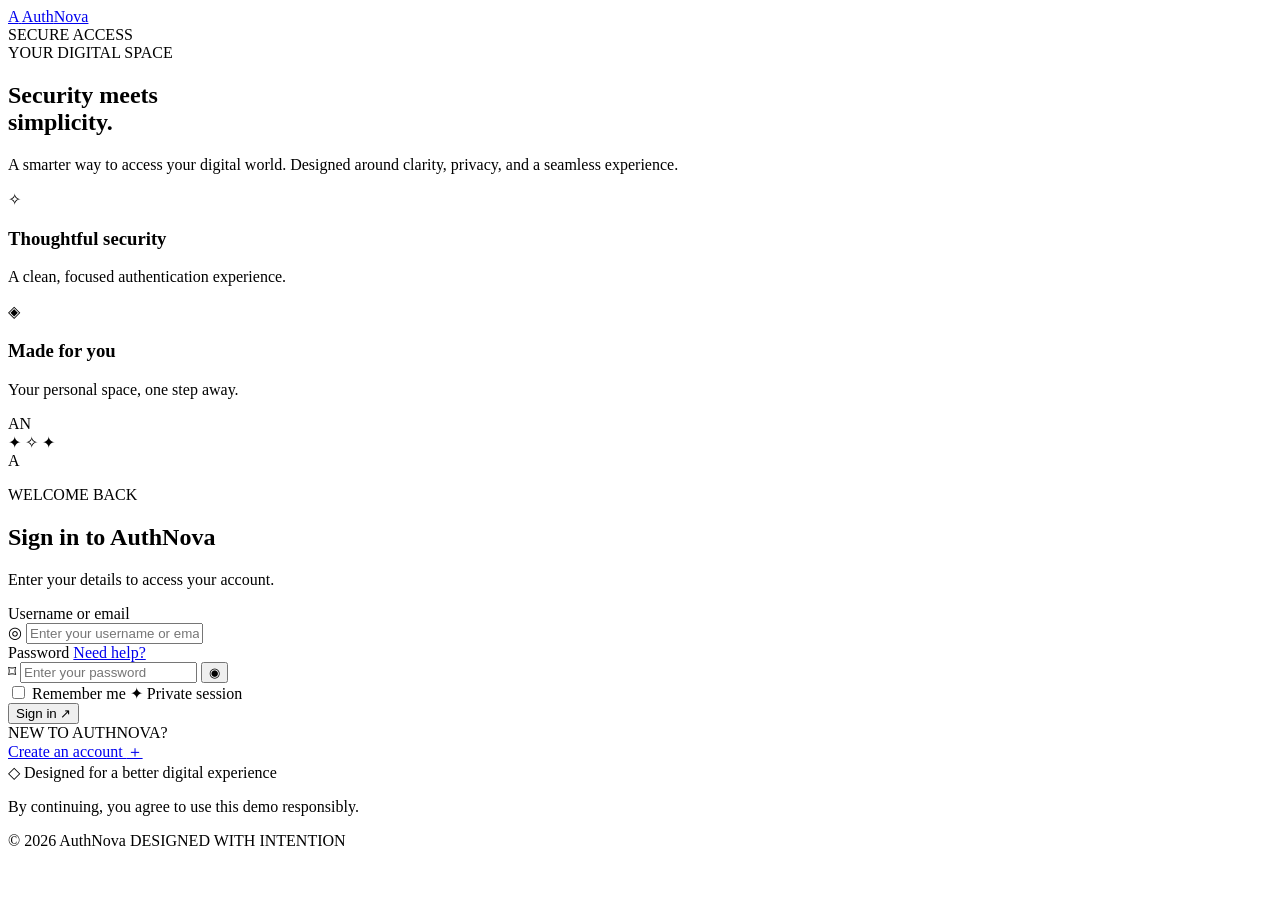
==== WebDev-L2-LoginAuthentication/index.html @ 7ef20c14 "Add AuthNova login page structure" ====
<!DOCTYPE html>
<html lang="en">
<head>
  <meta charset="UTF-8">
  <meta name="viewport" content="width=device-width, initial-scale=1.0">
  <meta name="theme-color" content="#090914">
  <meta name="description" content="AuthNova — a modern authentication experience.">
  <title>AuthNova | Secure Login</title>

  <link rel="preconnect" href="https://fonts.googleapis.com">
  <link rel="preconnect" href="https://fonts.gstatic.com" crossorigin>
  <link href="https://fonts.googleapis.com/css2?family=Inter:wght@400;500;600;700;800&display=swap" rel="stylesheet">
  <link rel="stylesheet" href="css/style.css">
</head>

<body>
  <div class="ambient ambient-one"></div>
  <div class="ambient ambient-two"></div>
  <div class="ambient ambient-three"></div>

  <header class="topbar">
    <a class="brand" href="index.html" aria-label="AuthNova home">
      <span class="brand-mark">A</span>
      <span>Auth<span class="brand-highlight">Nova</span></span>
    </a>

    <div class="topbar-right">
      <span class="status-dot"></span>
      <span class="status-text">SECURE ACCESS</span>
    </div>
  </header>

  <main class="page-layout">
    <section class="welcome-panel">
      <div class="eyebrow">
        <span class="eyebrow-line"></span>
        YOUR DIGITAL SPACE
      </div>

      <h1>Security meets<br><span>simplicity.</span></h1>

      <p class="welcome-description">
        A smarter way to access your digital world.
        Designed around clarity, privacy, and a seamless experience.
      </p>

      <div class="feature-list">
        <div class="feature-item">
          <span class="feature-icon">✧</span>
          <div>
            <h3>Thoughtful security</h3>
            <p>A clean, focused authentication experience.</p>
          </div>
        </div>

        <div class="feature-item">
          <span class="feature-icon">◈</span>
          <div>
            <h3>Made for you</h3>
            <p>Your personal space, one step away.</p>
          </div>
        </div>
      </div>

      <div class="decorative-orbit" aria-hidden="true">
        <div class="orbit orbit-outer"></div>
        <div class="orbit orbit-middle"></div>
        <div class="orbit-core">A<span>N</span></div>
        <span class="orbit-star star-one">✦</span>
        <span class="orbit-star star-two">✧</span>
        <span class="orbit-star star-three">✦</span>
      </div>
    </section>

    <section class="auth-area">
      <div class="auth-card" id="authCard">
        <div class="card-top-glow"></div>

        <div class="card-heading">
          <div class="mini-brand-mark">A</div>
          <p class="card-kicker">WELCOME BACK</p>
          <h2>Sign in to <span>AuthNova</span></h2>
          <p class="card-subtitle">Enter your details to access your account.</p>
        </div>

        <form id="loginForm" novalidate>
          <div class="form-group">
            <label for="loginIdentifier">Username or email</label>
            <div class="input-shell">
              <span class="input-icon" aria-hidden="true">◎</span>
              <input
                type="text"
                id="loginIdentifier"
                name="identifier"
                placeholder="Enter your username or email"
                autocomplete="username"
                required
              >
            </div>
            <small class="field-error" id="identifierError"></small>
          </div>

          <div class="form-group">
            <div class="label-row">
              <label for="loginPassword">Password</label>
              <a class="text-link" href="#password-help" id="passwordHelp">Need help?</a>
            </div>

            <div class="input-shell">
              <span class="input-icon" aria-hidden="true">⌑</span>
              <input
                type="password"
                id="loginPassword"
                name="password"
                placeholder="Enter your password"
                autocomplete="current-password"
                required
              >
              <button
                class="toggle-password"
                type="button"
                id="toggleLoginPassword"
                aria-label="Show password"
              >◉</button>
            </div>
            <small class="field-error" id="passwordError"></small>
          </div>

          <div class="form-options">
            <label class="remember-option">
              <input type="checkbox" id="rememberMe">
              <span class="custom-checkbox"></span>
              <span>Remember me</span>
            </label>
            <span class="secure-label">✦ Private session</span>
          </div>

          <div class="form-message" id="loginMessage" role="status" aria-live="polite"></div>

          <button class="primary-button" type="submit">
            <span>Sign in</span>
            <span class="button-arrow">↗</span>
          </button>
        </form>

        <div class="divider"><span>NEW TO AUTHNOVA?</span></div>

        <a class="secondary-button" href="register.html">
          Create an account <span>＋</span>
        </a>

        <div class="card-footer">
          <span class="footer-lock">◇</span>
          Designed for a better digital experience
        </div>
      </div>

      <p class="below-card-note">
        By continuing, you agree to use this demo responsibly.
      </p>
    </section>
  </main>

  <footer class="site-footer">
    <span>© 2026 AuthNova</span>
    <span>DESIGNED WITH INTENTION</span>
  </footer>

  <script src="js/login.js" defer></script>
</body>
</html>
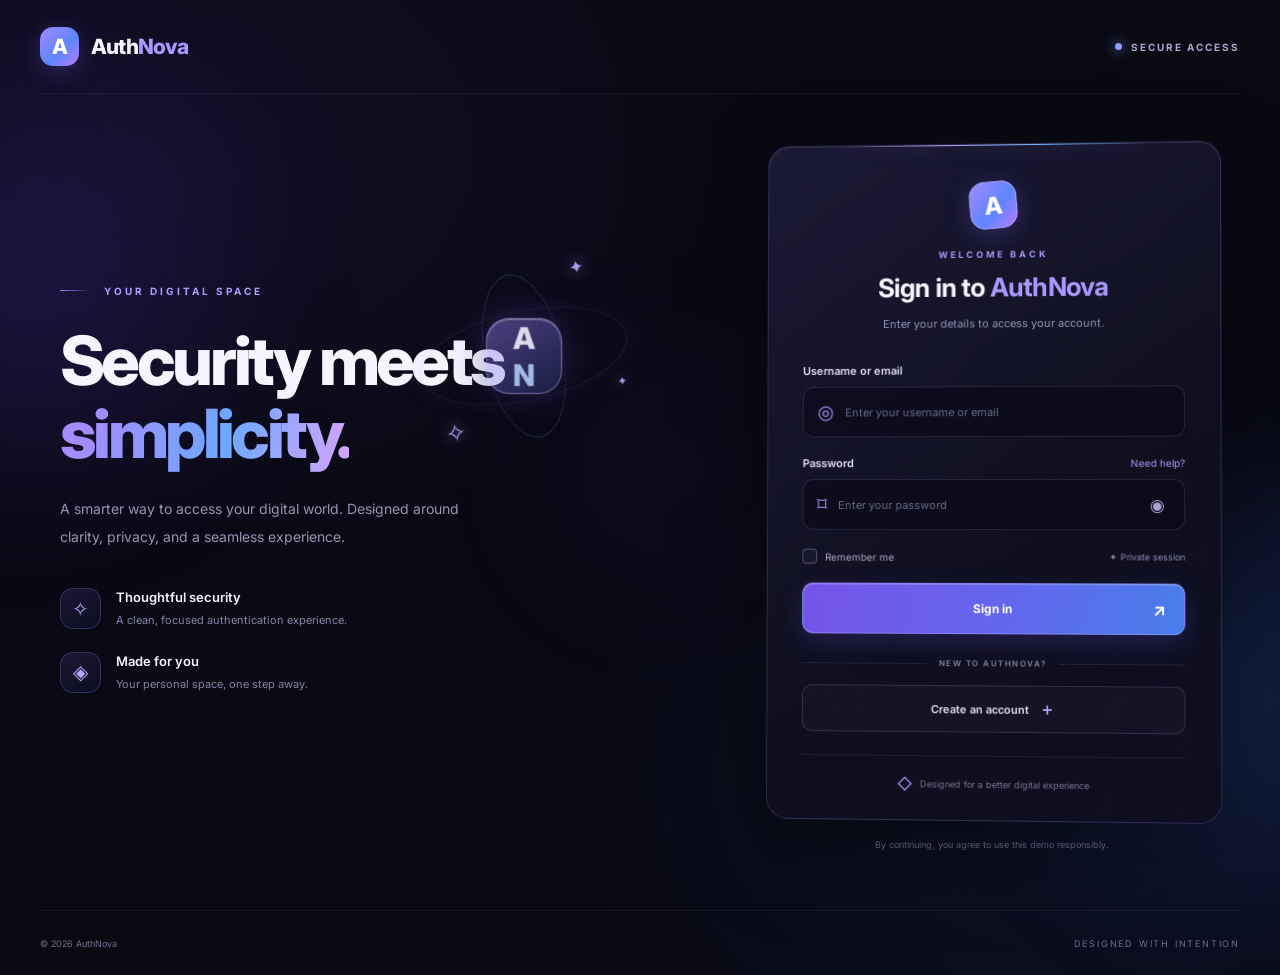
==== commit aac7750c: "Fix login page script reference" ====
--- a/WebDev-L2-LoginAuthentication/index.html
+++ b/WebDev-L2-LoginAuthentication/index.html
@@ -168,5 +168,6 @@
   </footer>
 
   <script src="js/login.js" defer></script>
+  
 </body>
 </html>
--- a/WebDev-L2-LoginAuthentication/css/style.css
+++ b/WebDev-L2-LoginAuthentication/css/style.css
@@ -0,0 +1,965 @@
+
+/* =========================================
+   AUTHNOVA — PREMIUM AUTHENTICATION UI
+   OASIS INFOBYTE | LEVEL 2 | TASK 4
+   ========================================= */
+
+:root {
+  color-scheme: dark;
+  --bg: #090914;
+  --surface: rgba(19, 19, 39, 0.78);
+  --text: #f5f4ff;
+  --muted: #9695b4;
+  --purple: #9b7bff;
+  --blue: #61a5ff;
+  --pink: #e3a2ff;
+  --border: rgba(183, 169, 255, 0.17);
+  --danger: #ff819b;
+  --success: #7bc8ff;
+  --radius: 22px;
+}
+
+* {
+  box-sizing: border-box;
+  margin: 0;
+  padding: 0;
+}
+
+html {
+  min-height: 100%;
+  scroll-behavior: smooth;
+}
+
+body {
+  min-height: 100vh;
+  overflow-x: hidden;
+  background:
+    radial-gradient(ellipse at 15% 15%, rgba(84, 54, 155, 0.13), transparent 35%),
+    radial-gradient(ellipse at 85% 80%, rgba(44, 92, 175, 0.12), transparent 34%),
+    var(--bg);
+  color: var(--text);
+  font-family: "Inter", sans-serif;
+  -webkit-font-smoothing: antialiased;
+  isolation: isolate;
+}
+
+a {
+  color: inherit;
+  text-decoration: none;
+}
+
+button,
+input {
+  font: inherit;
+}
+
+button,
+a,
+input {
+  -webkit-tap-highlight-color: transparent;
+}
+
+button:focus-visible,
+a:focus-visible,
+input:focus-visible {
+  outline: 2px solid var(--blue);
+  outline-offset: 4px;
+}
+
+.ambient {
+  position: fixed;
+  z-index: -1;
+  width: 330px;
+  height: 330px;
+  border-radius: 50%;
+  filter: blur(100px);
+  opacity: 0.17;
+  pointer-events: none;
+  animation: ambientFloat 12s ease-in-out infinite alternate;
+}
+
+.ambient-one {
+  top: 12%;
+  left: -140px;
+  background: #7045ff;
+}
+
+.ambient-two {
+  right: -140px;
+  bottom: 5%;
+  background: #367bff;
+  animation-delay: -4s;
+}
+
+.ambient-three {
+  top: 42%;
+  left: 45%;
+  width: 180px;
+  height: 180px;
+  background: #bb61ff;
+  opacity: 0.08;
+  animation-delay: -7s;
+}
+
+@keyframes ambientFloat {
+  from {
+    transform: translate3d(0, 0, 0) scale(0.9);
+  }
+  to {
+    transform: translate3d(25px, -35px, 0) scale(1.12);
+  }
+}
+
+/* Navigation */
+
+.topbar {
+  width: min(1320px, calc(100% - 80px));
+  height: 94px;
+  margin: 0 auto;
+  display: flex;
+  align-items: center;
+  justify-content: space-between;
+  border-bottom: 1px solid rgba(255, 255, 255, 0.055);
+}
+
+.brand {
+  display: inline-flex;
+  align-items: center;
+  gap: 12px;
+  font-size: 21px;
+  font-weight: 800;
+  letter-spacing: -0.8px;
+}
+
+.brand-mark,
+.mini-brand-mark {
+  display: grid;
+  place-items: center;
+  color: white;
+  background: linear-gradient(135deg, #a28aff, #5d86ff 58%, #bd7aff);
+  box-shadow: 0 5px 24px rgba(120, 99, 255, 0.28);
+  font-weight: 800;
+}
+
+.brand-mark {
+  width: 39px;
+  height: 39px;
+  border-radius: 13px;
+  font-size: 21px;
+}
+
+.brand-highlight {
+  color: #a998ff;
+}
+
+.topbar-right {
+  display: flex;
+  align-items: center;
+  gap: 9px;
+}
+
+.status-dot {
+  width: 7px;
+  height: 7px;
+  border-radius: 50%;
+  background: #8b9cff;
+  box-shadow: 0 0 13px #8b9cff;
+}
+
+.status-text {
+  color: #aaa7c9;
+  font-size: 10px;
+  font-weight: 700;
+  letter-spacing: 2px;
+}
+
+/* Main layout */
+
+.page-layout {
+  width: min(1160px, calc(100% - 80px));
+  min-height: calc(100vh - 160px);
+  margin: 0 auto;
+  padding: 48px 0 58px;
+  display: grid;
+  grid-template-columns: 1fr 0.88fr;
+  align-items: center;
+  gap: clamp(48px, 8vw, 115px);
+}
+
+.welcome-panel {
+  position: relative;
+  padding: 24px 0 40px;
+  animation: fadeUp 0.8s ease both;
+}
+
+.eyebrow {
+  display: flex;
+  align-items: center;
+  gap: 12px;
+  color: #aaa0ff;
+  font-size: 10px;
+  font-weight: 700;
+  letter-spacing: 3px;
+  margin-bottom: 27px;
+}
+
+.eyebrow-line {
+  width: 32px;
+  height: 1px;
+  background: linear-gradient(90deg, var(--purple), transparent);
+}
+
+.welcome-panel h1 {
+  max-width: 590px;
+  font-size: clamp(42px, 5.3vw, 70px);
+  line-height: 1.08;
+  letter-spacing: -3.6px;
+  font-weight: 800;
+}
+
+.welcome-panel h1 span {
+  color: transparent;
+  background: linear-gradient(100deg, #a58bff 10%, #6da8ff 58%, #d6a4ff);
+  -webkit-background-clip: text;
+  background-clip: text;
+}
+
+.welcome-description {
+  max-width: 440px;
+  margin-top: 25px;
+  color: var(--muted);
+  font-size: 14px;
+  line-height: 1.95;
+}
+
+.feature-list {
+  display: grid;
+  gap: 22px;
+  margin-top: 38px;
+}
+
+.feature-item {
+  display: flex;
+  align-items: flex-start;
+  gap: 15px;
+}
+
+.feature-icon {
+  display: grid;
+  place-items: center;
+  flex: 0 0 41px;
+  width: 41px;
+  height: 41px;
+  border: 1px solid rgba(161, 141, 255, 0.24);
+  border-radius: 13px;
+  background: linear-gradient(145deg, rgba(144, 113, 255, 0.14), rgba(76, 124, 255, 0.05));
+  color: #b7a5ff;
+  font-size: 20px;
+}
+
+.feature-item h3 {
+  margin: 1px 0 6px;
+  font-size: 13px;
+  font-weight: 600;
+}
+
+.feature-item p {
+  color: #8584a5;
+  font-size: 11px;
+  line-height: 1.7;
+}
+
+/* Decorative three-dimensional illustration */
+
+.decorative-orbit {
+  position: absolute;
+  top: -10px;
+  right: -6px;
+  width: 210px;
+  height: 210px;
+  opacity: 0.9;
+  pointer-events: none;
+  transform: rotate(-12deg);
+}
+
+.orbit {
+  position: absolute;
+  inset: 0;
+  border: 1px solid rgba(167, 145, 255, 0.19);
+  border-radius: 50%;
+}
+
+.orbit-outer {
+  transform: rotateX(65deg) rotateZ(28deg);
+  box-shadow: 0 0 32px rgba(122, 105, 255, 0.08);
+}
+
+.orbit-middle {
+  inset: 22px;
+  transform: rotateY(62deg) rotateZ(-35deg);
+  border-color: rgba(111, 167, 255, 0.3);
+}
+
+.orbit-core {
+  position: absolute;
+  top: 50%;
+  left: 50%;
+  display: grid;
+  place-items: center;
+  width: 76px;
+  height: 76px;
+  border: 1px solid rgba(211, 200, 255, 0.5);
+  border-radius: 23px;
+  background: linear-gradient(145deg, rgba(159, 127, 255, 0.5), rgba(62, 93, 202, 0.27));
+  box-shadow:
+    inset 0 1px 0 rgba(255, 255, 255, 0.4),
+    0 0 35px rgba(117, 93, 255, 0.27),
+    0 18px 40px rgba(0, 0, 0, 0.3);
+  backdrop-filter: blur(12px);
+  font-size: 30px;
+  font-weight: 800;
+  transform: translate(-50%, -50%) rotate(12deg);
+  animation: coreFloat 5s ease-in-out infinite;
+}
+
+.orbit-core span {
+  color: #b4d1ff;
+}
+
+.orbit-star {
+  position: absolute;
+  color: #bbaaff;
+  text-shadow: 0 0 15px #987aff;
+}
+
+.star-one {
+  top: 18px;
+  right: 28px;
+  font-size: 18px;
+}
+
+.star-two {
+  bottom: 29px;
+  left: 12px;
+  font-size: 25px;
+}
+
+.star-three {
+  right: 9px;
+  bottom: 53px;
+  font-size: 12px;
+}
+
+@keyframes coreFloat {
+  0%, 100% {
+    transform: translate(-50%, -50%) rotate(12deg) translateY(0);
+  }
+  50% {
+    transform: translate(-50%, -50%) rotate(4deg) translateY(-8px);
+  }
+}
+
+/* Authentication card */
+
+.auth-area {
+  width: 100%;
+  max-width: 455px;
+  justify-self: end;
+  perspective: 1400px;
+  animation: fadeUp 0.8s 0.12s ease both;
+}
+
+.auth-card {
+  position: relative;
+  overflow: hidden;
+  padding: 37px 35px 26px;
+  border: 1px solid var(--border);
+  border-radius: var(--radius);
+  background:
+    linear-gradient(145deg, rgba(30, 28, 57, 0.8), rgba(15, 15, 31, 0.91) 60%),
+    var(--surface);
+  box-shadow:
+    0 32px 90px rgba(0, 0, 0, 0.38),
+    inset 0 1px 0 rgba(255, 255, 255, 0.08),
+    0 0 0 1px rgba(142, 117, 255, 0.035);
+  backdrop-filter: blur(22px);
+  transform: rotateY(-3deg) rotateX(1deg);
+  transition: transform 0.4s ease, border-color 0.4s ease, box-shadow 0.4s ease;
+}
+
+.auth-card:hover {
+  transform: rotateY(0) rotateX(0) translateY(-3px);
+  border-color: rgba(167, 146, 255, 0.32);
+  box-shadow:
+    0 38px 100px rgba(0, 0, 0, 0.43),
+    0 0 40px rgba(112, 93, 255, 0.08),
+    inset 0 1px 0 rgba(255, 255, 255, 0.1);
+}
+
+.card-top-glow {
+  position: absolute;
+  top: 0;
+  left: 16%;
+  width: 68%;
+  height: 1px;
+  background: linear-gradient(90deg, transparent, #b9a4ff, #77b4ff, transparent);
+  box-shadow: 0 0 18px rgba(157, 128, 255, 0.65);
+}
+
+.card-heading {
+  text-align: center;
+  margin-bottom: 30px;
+}
+
+.mini-brand-mark {
+  width: 48px;
+  height: 48px;
+  margin: 0 auto 20px;
+  border: 1px solid rgba(255, 255, 255, 0.27);
+  border-radius: 16px;
+  font-size: 24px;
+  transform: rotate(-5deg);
+}
+
+.card-kicker {
+  margin-bottom: 10px;
+  color: #a99aff;
+  font-size: 9px;
+  font-weight: 700;
+  letter-spacing: 3px;
+}
+
+.card-heading h2 {
+  font-size: clamp(21px, 2.2vw, 26px);
+  letter-spacing: -0.8px;
+  line-height: 1.4;
+}
+
+.card-heading h2 span {
+  color: #a998ff;
+}
+
+.card-subtitle {
+  margin-top: 9px;
+  color: var(--muted);
+  font-size: 11px;
+  line-height: 1.7;
+}
+
+/* Form */
+
+.form-group {
+  margin-bottom: 19px;
+}
+
+.form-group > label,
+.label-row > label {
+  display: block;
+  margin-bottom: 9px;
+  color: #e4e2f7;
+  font-size: 11px;
+  font-weight: 600;
+}
+
+.label-row {
+  display: flex;
+  align-items: center;
+  justify-content: space-between;
+}
+
+.text-link {
+  margin-bottom: 9px;
+  color: #a99aff;
+  font-size: 10px;
+  transition: color 0.2s ease;
+}
+
+.text-link:hover {
+  color: #d0c5ff;
+}
+
+.input-shell {
+  display: flex;
+  align-items: center;
+  gap: 11px;
+  min-height: 51px;
+  padding: 0 14px;
+  border: 1px solid rgba(179, 170, 225, 0.16);
+  border-radius: 11px;
+  background: rgba(8, 8, 21, 0.48);
+  transition: border-color 0.25s ease, box-shadow 0.25s ease, background 0.25s ease;
+}
+
+.input-shell:focus-within {
+  border-color: rgba(153, 132, 255, 0.75);
+  background: rgba(13, 12, 32, 0.8);
+  box-shadow: 0 0 0 3px rgba(135, 109, 255, 0.1);
+}
+
+.input-icon {
+  flex: 0 0 auto;
+  color: #a89aff;
+  font-size: 19px;
+}
+
+.input-shell input {
+  width: 100%;
+  min-width: 0;
+  border: 0;
+  outline: 0;
+  background: transparent;
+  color: var(--text);
+  font-size: 11px;
+}
+
+.input-shell input::placeholder {
+  color: #696985;
+}
+
+.input-shell input:focus-visible {
+  outline: 0;
+}
+
+.toggle-password {
+  flex: 0 0 auto;
+  padding: 5px;
+  border: 0;
+  background: transparent;
+  color: #aaa4d2;
+  cursor: pointer;
+  font-size: 17px;
+}
+
+.toggle-password:hover {
+  color: white;
+}
+
+.field-error {
+  display: block;
+  min-height: 0;
+  margin-top: 0;
+  color: var(--danger);
+  font-size: 10px;
+  line-height: 1.6;
+}
+
+.field-error:not(:empty) {
+  margin-top: 6px;
+}
+
+.form-options {
+  display: flex;
+  align-items: center;
+  justify-content: space-between;
+  gap: 10px;
+  margin: 2px 0 19px;
+}
+
+.remember-option {
+  display: inline-flex;
+  align-items: center;
+  gap: 8px;
+  color: #aaa9c3;
+  font-size: 10px;
+  cursor: pointer;
+}
+
+.remember-option input {
+  position: absolute;
+  width: 1px;
+  height: 1px;
+  opacity: 0;
+}
+
+.custom-checkbox {
+  display: grid;
+  place-items: center;
+  width: 15px;
+  height: 15px;
+  border: 1px solid rgba(177, 164, 233, 0.38);
+  border-radius: 4px;
+  background: rgba(255, 255, 255, 0.025);
+  transition: all 0.2s ease;
+}
+
+.remember-option input:checked + .custom-checkbox {
+  border-color: #9e89ff;
+  background: linear-gradient(135deg, #9f85ff, #648fff);
+}
+
+.remember-option input:checked + .custom-checkbox::after {
+  content: "✓";
+  color: white;
+  font-size: 10px;
+}
+
+.remember-option input:focus-visible + .custom-checkbox {
+  outline: 2px solid var(--blue);
+  outline-offset: 3px;
+}
+
+.secure-label {
+  color: #8d8ab0;
+  font-size: 9px;
+}
+
+.form-message {
+  display: none;
+  margin-bottom: 13px;
+  padding: 10px 12px;
+  border: 1px solid transparent;
+  border-radius: 8px;
+  font-size: 11px;
+  line-height: 1.6;
+}
+
+.form-message:not(:empty) {
+  display: block;
+}
+
+.form-message.error {
+  border-color: rgba(255, 129, 155, 0.25);
+  background: rgba(255, 100, 140, 0.07);
+  color: #ff9cb1;
+}
+
+.form-message.success {
+  border-color: rgba(123, 200, 255, 0.25);
+  background: rgba(90, 160, 255, 0.07);
+  color: #a9d9ff;
+}
+
+.primary-button {
+  position: relative;
+  display: flex;
+  align-items: center;
+  justify-content: center;
+  gap: 12px;
+  width: 100%;
+  min-height: 51px;
+  padding: 0 18px;
+  overflow: hidden;
+  border: 1px solid rgba(214, 202, 255, 0.32);
+  border-radius: 11px;
+  background: linear-gradient(105deg, #7654e9, #6267ed 55%, #497eea);
+  box-shadow:
+    0 8px 25px rgba(100, 83, 231, 0.23),
+    inset 0 1px 0 rgba(255, 255, 255, 0.2);
+  color: white;
+  font-size: 12px;
+  font-weight: 700;
+  cursor: pointer;
+  transition: transform 0.25s ease, box-shadow 0.25s ease, filter 0.25s ease;
+}
+
+.primary-button::before {
+  position: absolute;
+  top: 0;
+  left: -100%;
+  width: 60%;
+  height: 100%;
+  content: "";
+  background: linear-gradient(90deg, transparent, rgba(255, 255, 255, 0.2), transparent);
+  transform: skewX(-20deg);
+  transition: left 0.55s ease;
+}
+
+.primary-button:hover::before {
+  left: 150%;
+}
+
+.primary-button:hover {
+  transform: translateY(-2px);
+  filter: brightness(1.08);
+  box-shadow: 0 12px 30px rgba(100, 83, 231, 0.32);
+}
+
+.primary-button:active {
+  transform: translateY(0) scale(0.99);
+}
+
+.button-arrow {
+  position: absolute;
+  right: 18px;
+  font-size: 17px;
+  transition: transform 0.25s ease;
+}
+
+.primary-button:hover .button-arrow {
+  transform: translate(3px, -2px);
+}
+
+.divider {
+  display: flex;
+  align-items: center;
+  gap: 12px;
+  margin: 24px 0 17px;
+  color: #797794;
+  font-size: 8px;
+  font-weight: 700;
+  letter-spacing: 1.5px;
+  white-space: nowrap;
+}
+
+.divider::before,
+.divider::after {
+  flex: 1;
+  height: 1px;
+  content: "";
+  background: rgba(184, 174, 228, 0.13);
+}
+
+.secondary-button {
+  display: flex;
+  align-items: center;
+  justify-content: center;
+  gap: 10px;
+  min-height: 47px;
+  border: 1px solid rgba(178, 167, 230, 0.2);
+  border-radius: 10px;
+  background: rgba(255, 255, 255, 0.025);
+  color: #e3e1f8;
+  font-size: 11px;
+  font-weight: 600;
+  transition: all 0.25s ease;
+}
+
+.secondary-button span {
+  color: #b2a0ff;
+  font-size: 16px;
+}
+
+.secondary-button:hover {
+  border-color: rgba(167, 146, 255, 0.48);
+  background: rgba(132, 108, 255, 0.08);
+  transform: translateY(-1px);
+}
+
+.card-footer {
+  display: flex;
+  align-items: center;
+  justify-content: center;
+  gap: 7px;
+  margin-top: 23px;
+  padding-top: 18px;
+  border-top: 1px solid rgba(184, 174, 228, 0.1);
+  color: #777591;
+  font-size: 9px;
+}
+
+.footer-lock {
+  color: #a99aff;
+  font-size: 15px;
+}
+
+.below-card-note {
+  margin-top: 17px;
+  color: #6f6d8b;
+  font-size: 9px;
+  line-height: 1.7;
+  text-align: center;
+}
+
+/* Footer */
+
+.site-footer {
+  display: flex;
+  align-items: center;
+  justify-content: space-between;
+  gap: 20px;
+  width: min(1320px, calc(100% - 80px));
+  min-height: 65px;
+  margin: 0 auto;
+  border-top: 1px solid rgba(255, 255, 255, 0.055);
+  color: #73718e;
+  font-size: 9px;
+}
+
+.site-footer span:last-child {
+  letter-spacing: 1.8px;
+}
+
+/* Animation */
+
+@keyframes fadeUp {
+  from {
+    opacity: 0;
+    transform: translateY(18px);
+  }
+  to {
+    opacity: 1;
+    transform: translateY(0);
+  }
+}
+
+/* Tablet */
+
+@media (max-width: 1000px) {
+  .page-layout {
+    grid-template-columns: 1fr 0.95fr;
+    gap: 38px;
+    width: min(900px, calc(100% - 48px));
+  }
+
+  .welcome-panel h1 {
+    font-size: clamp(40px, 5vw, 55px);
+    letter-spacing: -2.5px;
+  }
+
+  .decorative-orbit {
+    top: -50px;
+    right: -20px;
+    transform: scale(0.75) rotate(-12deg);
+  }
+
+  .auth-card {
+    padding: 32px 25px 24px;
+  }
+
+  .topbar,
+  .site-footer {
+    width: calc(100% - 48px);
+  }
+}
+
+/* Mobile */
+
+@media (max-width: 720px) {
+  .topbar {
+    width: calc(100% - 36px);
+    height: 76px;
+  }
+
+  .brand {
+    font-size: 19px;
+  }
+
+  .status-text {
+    font-size: 8px;
+    letter-spacing: 1.3px;
+  }
+
+  .page-layout {
+    width: min(460px, calc(100% - 36px));
+    min-height: auto;
+    grid-template-columns: 1fr;
+    gap: 34px;
+    padding: 40px 0 42px;
+  }
+
+  .welcome-panel {
+    padding: 0;
+  }
+
+  .eyebrow {
+    margin-bottom: 18px;
+    font-size: 9px;
+  }
+
+  .welcome-panel h1 {
+    font-size: clamp(39px, 10vw, 54px);
+    letter-spacing: -2.5px;
+  }
+
+  .welcome-description {
+    margin-top: 16px;
+    font-size: 12px;
+    line-height: 1.8;
+  }
+
+  .feature-list {
+    grid-template-columns: 1fr 1fr;
+    gap: 13px;
+    margin-top: 23px;
+  }
+
+  .feature-item {
+    gap: 9px;
+  }
+
+  .feature-icon {
+    flex-basis: 33px;
+    width: 33px;
+    height: 33px;
+    border-radius: 10px;
+    font-size: 16px;
+  }
+
+  .feature-item h3 {
+    font-size: 10px;
+  }
+
+  .feature-item p {
+    font-size: 9px;
+  }
+
+  .decorative-orbit {
+    top: -37px;
+    right: -52px;
+    transform: scale(0.5) rotate(-12deg);
+    transform-origin: top right;
+    opacity: 0.55;
+  }
+
+  .auth-area {
+    max-width: 100%;
+    justify-self: stretch;
+  }
+
+  .auth-card {
+    padding: 31px 23px 24px;
+    transform: none;
+  }
+
+  .auth-card:hover {
+    transform: translateY(-2px);
+  }
+
+  .card-heading h2 {
+    font-size: 23px;
+  }
+
+  .site-footer {
+    width: calc(100% - 36px);
+    min-height: 58px;
+    font-size: 8px;
+  }
+
+  .site-footer span:last-child {
+    letter-spacing: 1px;
+  }
+}
+
+/* Small phones */
+
+@media (max-width: 380px) {
+  .feature-list {
+    grid-template-columns: 1fr;
+  }
+
+  .auth-card {
+    padding: 27px 17px 21px;
+  }
+
+  .form-options {
+    align-items: flex-start;
+    flex-direction: column;
+  }
+
+  .decorative-orbit {
+    opacity: 0.3;
+  }
+}
+
+/* Respect accessibility preferences */
+
+@media (prefers-reduced-motion: reduce) {
+  *,
+  *::before,
+  *::after {
+    scroll-behavior: auto !important;
+    animation-duration: 0.01ms !important;
+    animation-iteration-count: 1 !important;
+    transition-duration: 0.01ms !important;
+  }
+}
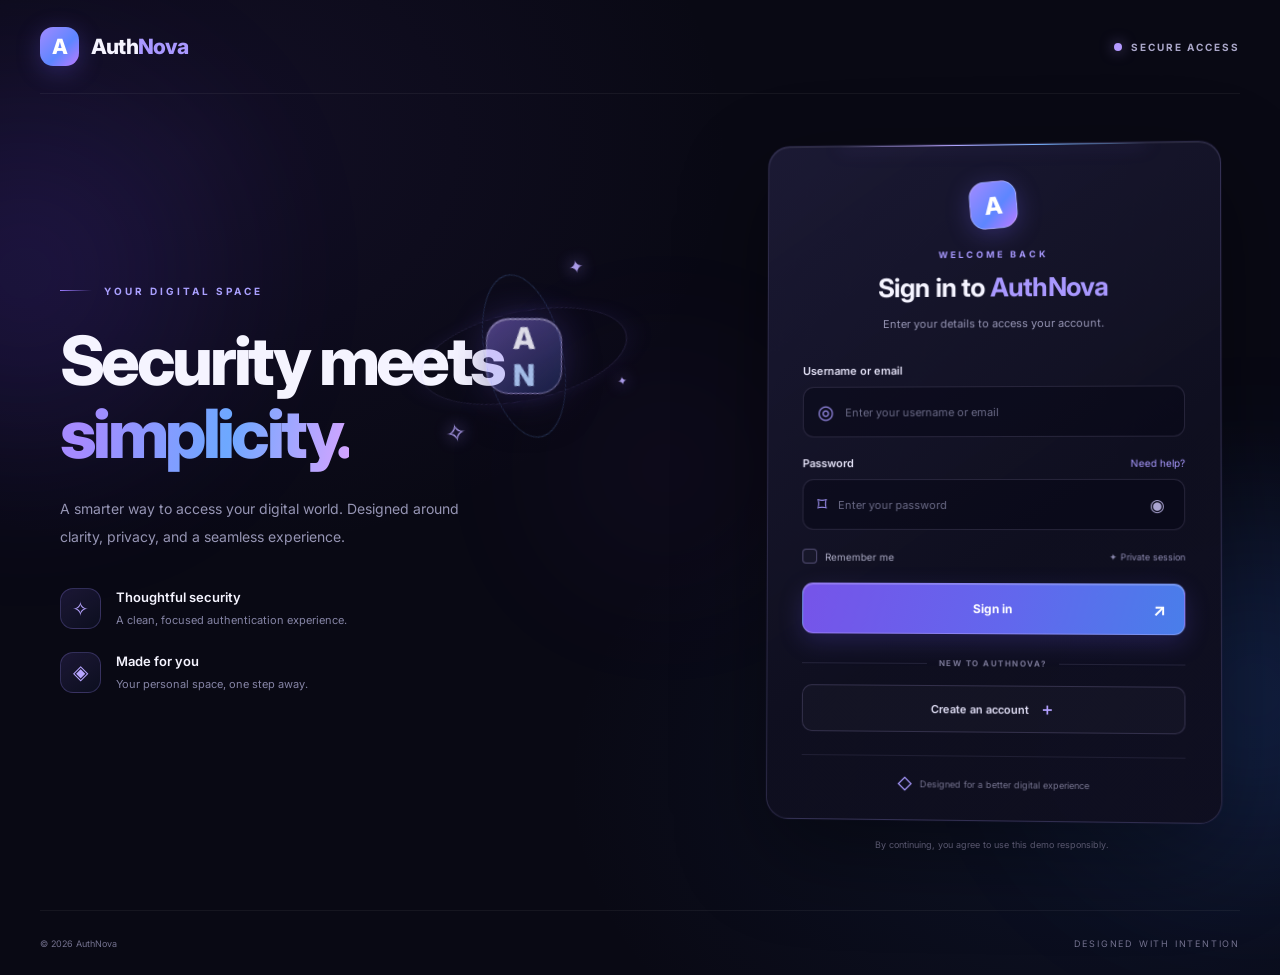
==== commit 7331cff8: "Update AuthNova login page" ====
--- a/WebDev-L2-LoginAuthentication/index.html
+++ b/WebDev-L2-LoginAuthentication/index.html
@@ -1,4 +1,3 @@
-
 <!DOCTYPE html>
 <html lang="en">
 <head>
--- a/WebDev-L2-LoginAuthentication/css/style.css
+++ b/WebDev-L2-LoginAuthentication/css/style.css
@@ -962,4 +962,332 @@
     animation-iteration-count: 1 !important;
     transition-duration: 0.01ms !important;
   }
-}+}
+
+
+
+
+
+
+
+/* =========================================
+   AUTHNOVA — DASHBOARD DESIGN
+   ========================================= */
+
+.dashboard-page {
+  min-height: 100vh;
+  display: flex;
+  flex-direction: column;
+  background:
+    radial-gradient(ellipse at 10% 10%, rgba(89, 76, 230, 0.16), transparent 38%),
+    radial-gradient(ellipse at 90% 35%, rgba(199, 73, 185, 0.10), transparent 35%),
+    var(--bg-primary, #070711);
+  color: #f7f7ff;
+}
+
+.dashboard-header {
+  width: min(1180px, calc(100% - 48px));
+  margin: 0 auto;
+  padding: 26px 0;
+  display: flex;
+  align-items: center;
+  justify-content: space-between;
+  gap: 20px;
+  border-bottom: 1px solid rgba(255, 255, 255, 0.09);
+}
+
+.dashboard-header .brand {
+  display: inline-flex;
+  align-items: center;
+  gap: 12px;
+  color: inherit;
+  text-decoration: none;
+}
+
+.dashboard-header .brand-mark {
+  width: 42px;
+  height: 42px;
+  display: grid;
+  place-items: center;
+  border-radius: 14px;
+  background: linear-gradient(135deg, #7c6cff, #d35bd2);
+  box-shadow: 0 8px 28px rgba(124, 108, 255, 0.25);
+  font-weight: 800;
+  font-size: 1.2rem;
+}
+
+.dashboard-header .brand-name {
+  font-size: 1.2rem;
+  font-weight: 800;
+  letter-spacing: -0.04em;
+}
+
+.dashboard-main {
+  width: min(1180px, calc(100% - 48px));
+  margin: 0 auto;
+  padding: 76px 0 64px;
+  flex: 1;
+}
+
+.dashboard-welcome {
+  max-width: 760px;
+  margin-bottom: 44px;
+}
+
+.dashboard-page .eyebrow {
+  display: inline-block;
+  margin-bottom: 16px;
+  color: #a99eff;
+  font-size: 0.72rem;
+  font-weight: 800;
+  letter-spacing: 0.18em;
+}
+
+.dashboard-welcome h1 {
+  margin: 0 0 18px;
+  font-size: clamp(2.2rem, 5vw, 4.3rem);
+  line-height: 1.12;
+  letter-spacing: -0.06em;
+  overflow-wrap: anywhere;
+}
+
+#dashboardUsername {
+  background: linear-gradient(100deg, #9c91ff, #e59be8 70%, #ffb4d1);
+  -webkit-background-clip: text;
+  background-clip: text;
+  color: transparent;
+}
+
+.dashboard-welcome > p {
+  max-width: 600px;
+  color: #aaaabd;
+  font-size: 1rem;
+  line-height: 1.9;
+}
+
+.dashboard-grid {
+  display: grid;
+  grid-template-columns: repeat(3, minmax(0, 1fr));
+  gap: 22px;
+}
+
+.dashboard-card {
+  position: relative;
+  overflow: hidden;
+  min-height: 220px;
+  padding: 28px;
+  border: 1px solid rgba(255, 255, 255, 0.10);
+  border-radius: 24px;
+  background: linear-gradient(
+    145deg,
+    rgba(255, 255, 255, 0.075),
+    rgba(255, 255, 255, 0.025)
+  );
+  box-shadow: 0 18px 50px rgba(0, 0, 0, 0.14);
+  backdrop-filter: blur(18px);
+  transition:
+    transform 220ms ease,
+    border-color 220ms ease,
+    background 220ms ease;
+}
+
+.dashboard-card::after {
+  content: "";
+  position: absolute;
+  width: 140px;
+  height: 140px;
+  right: -75px;
+  top: -75px;
+  border-radius: 50%;
+  background: rgba(135, 111, 255, 0.12);
+  filter: blur(8px);
+  pointer-events: none;
+}
+
+.dashboard-card:hover {
+  transform: translateY(-6px);
+  border-color: rgba(169, 158, 255, 0.42);
+  background: linear-gradient(
+    145deg,
+    rgba(124, 108, 255, 0.11),
+    rgba(255, 255, 255, 0.035)
+  );
+}
+
+.dashboard-card-icon {
+  width: 46px;
+  height: 46px;
+  display: grid;
+  place-items: center;
+  margin-bottom: 24px;
+  border-radius: 15px;
+  background: rgba(142, 125, 255, 0.14);
+  color: #b6acff;
+  font-size: 1.55rem;
+}
+
+.dashboard-card h2 {
+  margin: 0 0 14px;
+  font-size: 1.1rem;
+  font-weight: 700;
+}
+
+.dashboard-card > p {
+  color: #aaaabd;
+  font-size: 0.88rem;
+  line-height: 1.75;
+  overflow-wrap: anywhere;
+}
+
+.dashboard-card .dashboard-status {
+  display: flex;
+  align-items: center;
+  gap: 9px;
+  color: #e3defe;
+  font-weight: 600;
+}
+
+.status-dot {
+  width: 8px;
+  height: 8px;
+  flex: 0 0 8px;
+  border-radius: 50%;
+  background: #b49aff;
+  box-shadow: 0 0 14px rgba(180, 154, 255, 0.55);
+}
+
+.dashboard-security {
+  margin-top: 26px;
+  padding: 30px 34px;
+  display: flex;
+  align-items: center;
+  justify-content: space-between;
+  gap: 24px;
+  border: 1px solid rgba(157, 140, 255, 0.20);
+  border-radius: 24px;
+  background: linear-gradient(
+    110deg,
+    rgba(111, 94, 230, 0.13),
+    rgba(205, 96, 191, 0.06)
+  );
+}
+
+.dashboard-security > div {
+  max-width: 700px;
+}
+
+.dashboard-security h2 {
+  margin: 0 0 12px;
+  font-size: clamp(1.2rem, 3vw, 1.7rem);
+  letter-spacing: -0.035em;
+}
+
+.dashboard-security p {
+  margin: 0;
+  color: #aaaabd;
+  font-size: 0.9rem;
+  line-height: 1.85;
+}
+
+.security-symbol {
+  flex: 0 0 auto;
+  color: #a99eff;
+  font-size: 4rem;
+  opacity: 0.8;
+}
+
+.dashboard-page .site-footer {
+  width: min(1180px, calc(100% - 48px));
+  margin: 0 auto;
+  padding: 24px 0;
+  display: flex;
+  justify-content: space-between;
+  gap: 16px;
+  border-top: 1px solid rgba(255, 255, 255, 0.09);
+  color: #77778e;
+  font-size: 0.72rem;
+  letter-spacing: 0.08em;
+}
+
+.dashboard-page .btn {
+  cursor: pointer;
+}
+
+.dashboard-page .btn:focus-visible {
+  outline: 2px solid #b6acff;
+  outline-offset: 4px;
+}
+
+@media (max-width: 800px) {
+  .dashboard-main {
+    padding-top: 54px;
+  }
+
+  .dashboard-grid {
+    grid-template-columns: repeat(2, minmax(0, 1fr));
+  }
+
+  .dashboard-card:last-child {
+    grid-column: 1 / -1;
+  }
+}
+
+@media (max-width: 560px) {
+  .dashboard-header,
+  .dashboard-main,
+  .dashboard-page .site-footer {
+    width: min(100% - 32px, 1180px);
+  }
+
+  .dashboard-header {
+    padding: 18px 0;
+  }
+
+  .dashboard-header .brand-mark {
+    width: 38px;
+    height: 38px;
+  }
+
+  .dashboard-main {
+    padding-top: 42px;
+    padding-bottom: 42px;
+  }
+
+  .dashboard-grid {
+    grid-template-columns: 1fr;
+  }
+
+  .dashboard-card:last-child {
+    grid-column: auto;
+  }
+
+  .dashboard-card {
+    min-height: auto;
+    padding: 24px;
+  }
+
+  .dashboard-security {
+    padding: 24px;
+  }
+
+  .security-symbol {
+    display: none;
+  }
+
+  .dashboard-page .site-footer {
+    flex-direction: column;
+    align-items: flex-start;
+    font-size: 0.65rem;
+  }
+}
+
+@media (prefers-reduced-motion: reduce) {
+  .dashboard-card {
+    transition: none;
+  }
+
+  .dashboard-card:hover {
+    transform: none;
+  }
+}
+
